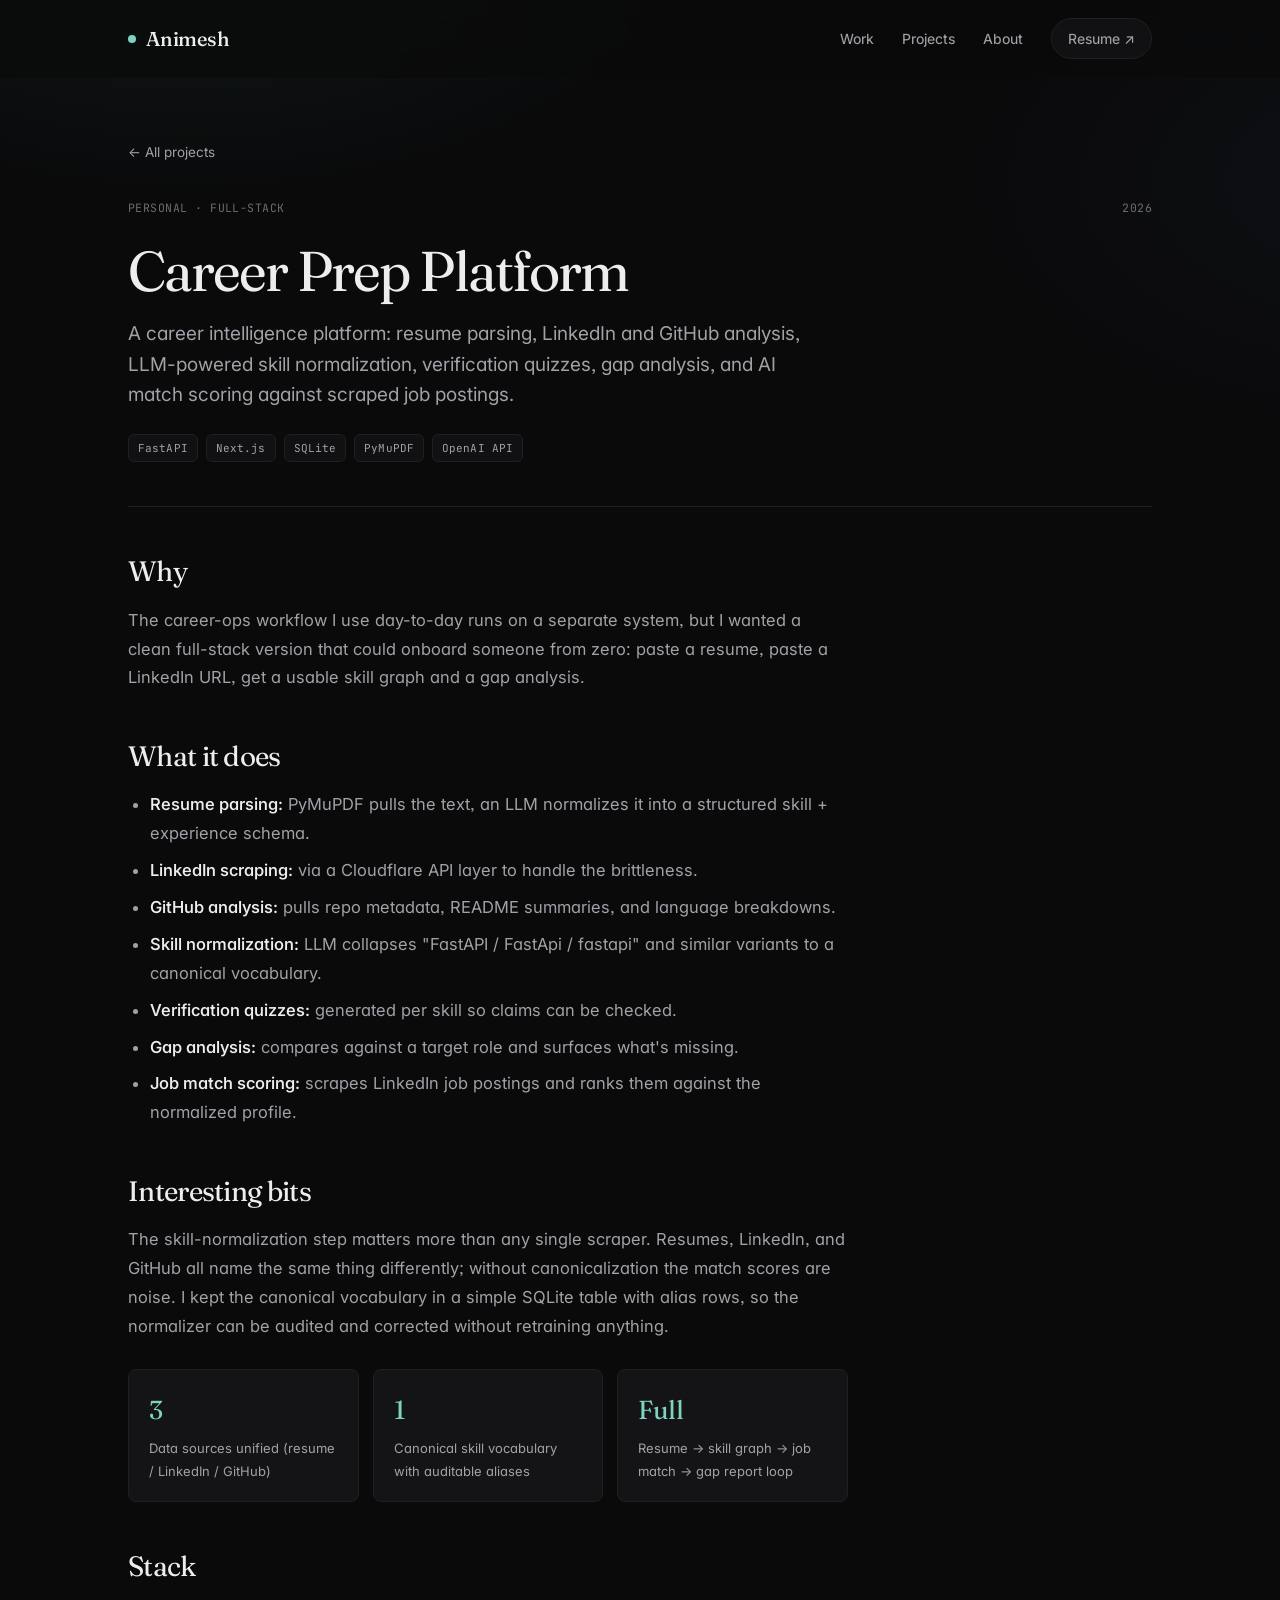
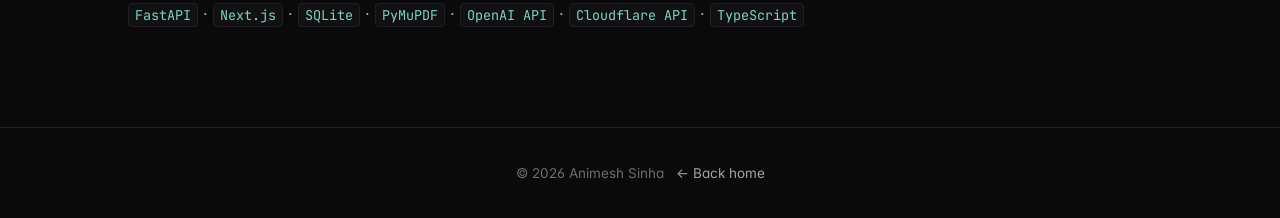
==== projects/career-prep.html @ 0932457b "Initial portfolio site" ====
<!doctype html>
<html lang="en">
<head>
<meta charset="utf-8" />
<meta name="viewport" content="width=device-width, initial-scale=1" />
<title>Career Prep Platform — Animesh Sinha</title>
<meta name="description" content="Full-stack career intelligence platform — resume parsing, LinkedIn scraping, GitHub analysis, AI match scoring." />
<link rel="icon" href="data:image/svg+xml,%3Csvg xmlns='http://www.w3.org/2000/svg' viewBox='0 0 100 100'%3E%3Ccircle cx='50' cy='50' r='32' fill='%237dd3c0'/%3E%3C/svg%3E" />
<link rel="preconnect" href="https://fonts.googleapis.com" />
<link rel="preconnect" href="https://fonts.gstatic.com" crossorigin />
<link href="https://fonts.googleapis.com/css2?family=Fraunces:ital,opsz,wght@0,9..144,300..600;1,9..144,300..500&family=Inter:wght@400;450;500;550;600&family=JetBrains+Mono:wght@400;500&display=swap" rel="stylesheet" />
<link rel="stylesheet" href="../css/style.css" />
</head>
<body>

<nav>
  <div class="container">
    <a class="brand" href="../index.html"><span class="brand-dot"></span>Animesh</a>
    <div class="nav-links">
      <a href="../index.html#work">Work</a>
      <a href="../index.html#projects">Projects</a>
      <a href="../index.html#about">About</a>
      <a class="nav-cta" href="../assets/animesh-sinha-resume.pdf" target="_blank" rel="noopener">Resume ↗</a>
    </div>
  </div>
</nav>

<div class="project-page">
  <div class="container">
    <a class="back-link" href="../index.html#projects">← All projects</a>

    <header class="project-header">
      <div class="project-meta">
        <span>Personal · Full-stack</span>
        <span>2026</span>
      </div>
      <h1>Career Prep Platform</h1>
      <p class="lede">A career intelligence platform: resume parsing, LinkedIn and GitHub analysis, LLM-powered skill normalization, verification quizzes, gap analysis, and AI match scoring against scraped job postings.</p>
      <div class="stack-pills">
        <span class="tag">FastAPI</span>
        <span class="tag">Next.js</span>
        <span class="tag">SQLite</span>
        <span class="tag">PyMuPDF</span>
        <span class="tag">OpenAI API</span>
      </div>
    </header>

    <article class="prose">
      <h2>Why</h2>
      <p>The career-ops workflow I use day-to-day runs on a separate system, but I wanted a clean full-stack version that could onboard someone from zero: paste a resume, paste a LinkedIn URL, get a usable skill graph and a gap analysis.</p>

      <h2>What it does</h2>
      <ul>
        <li><strong>Resume parsing:</strong> PyMuPDF pulls the text, an LLM normalizes it into a structured skill + experience schema.</li>
        <li><strong>LinkedIn scraping:</strong> via a Cloudflare API layer to handle the brittleness.</li>
        <li><strong>GitHub analysis:</strong> pulls repo metadata, README summaries, and language breakdowns.</li>
        <li><strong>Skill normalization:</strong> LLM collapses "FastAPI / FastApi / fastapi" and similar variants to a canonical vocabulary.</li>
        <li><strong>Verification quizzes:</strong> generated per skill so claims can be checked.</li>
        <li><strong>Gap analysis:</strong> compares against a target role and surfaces what's missing.</li>
        <li><strong>Job match scoring:</strong> scrapes LinkedIn job postings and ranks them against the normalized profile.</li>
      </ul>

      <h2>Interesting bits</h2>
      <p>The skill-normalization step matters more than any single scraper. Resumes, LinkedIn, and GitHub all name the same thing differently; without canonicalization the match scores are noise. I kept the canonical vocabulary in a simple SQLite table with alias rows, so the normalizer can be audited and corrected without retraining anything.</p>

      <div class="highlight-grid">
        <div class="highlight"><div class="highlight-num">3</div><div class="highlight-label">Data sources unified (resume / LinkedIn / GitHub)</div></div>
        <div class="highlight"><div class="highlight-num">1</div><div class="highlight-label">Canonical skill vocabulary with auditable aliases</div></div>
        <div class="highlight"><div class="highlight-num">Full</div><div class="highlight-label">Resume → skill graph → job match → gap report loop</div></div>
      </div>

      <h2>Stack</h2>
      <p><code>FastAPI</code> · <code>Next.js</code> · <code>SQLite</code> · <code>PyMuPDF</code> · <code>OpenAI API</code> · <code>Cloudflare API</code> · <code>TypeScript</code></p>
    </article>
  </div>
</div>

<footer>
  <div class="container">
    <span>© 2026 Animesh Sinha</span>
    <span><a href="../index.html" style="color: var(--text-dim); text-decoration: none;">← Back home</a></span>
  </div>
</footer>

<script src="../js/main.js"></script>
</body>
</html>
---- css/style.css ----
/* ============================================================
   Animesh Sinha — Portfolio
   Modern, typography-forward dark theme
   ============================================================ */

:root {
  --bg: #0a0a0b;
  --bg-elev: #111113;
  --bg-card: #141417;
  --border: #1f1f24;
  --border-hover: #2d2d35;
  --text: #ededef;
  --text-dim: #a1a1a8;
  --text-faint: #6b6b73;
  --accent: #7dd3c0;
  --accent-dim: #4aa896;
  --accent-glow: rgba(125, 211, 192, 0.12);
  --danger: #f87171;
  --radius: 14px;
  --radius-sm: 8px;
  --max-w: 1080px;
  --ff-sans: 'Inter', system-ui, -apple-system, sans-serif;
  --ff-display: 'Fraunces', Georgia, serif;
  --ff-mono: 'JetBrains Mono', 'SF Mono', Consolas, monospace;
  --ease: cubic-bezier(0.22, 1, 0.36, 1);
}

* { box-sizing: border-box; }
*::selection { background: var(--accent); color: var(--bg); }

html { scroll-behavior: smooth; -webkit-font-smoothing: antialiased; }

body {
  margin: 0;
  background: var(--bg);
  color: var(--text);
  font-family: var(--ff-sans);
  font-size: 16px;
  line-height: 1.65;
  font-feature-settings: 'cv11', 'ss01', 'ss03';
  overflow-x: hidden;
}

/* Subtle noise + gradient backdrop */
body::before {
  content: '';
  position: fixed;
  inset: 0;
  background:
    radial-gradient(900px 500px at 15% -10%, rgba(125, 211, 192, 0.08), transparent 60%),
    radial-gradient(700px 400px at 110% 20%, rgba(125, 150, 211, 0.05), transparent 70%);
  pointer-events: none;
  z-index: 0;
}

.container {
  max-width: var(--max-w);
  margin: 0 auto;
  padding: 0 28px;
  position: relative;
  z-index: 1;
}

/* ---------- Nav ---------- */
nav {
  position: sticky;
  top: 0;
  z-index: 50;
  backdrop-filter: blur(14px) saturate(180%);
  -webkit-backdrop-filter: blur(14px) saturate(180%);
  background: rgba(10, 10, 11, 0.72);
  border-bottom: 1px solid transparent;
  transition: border-color 0.3s var(--ease);
}
nav.scrolled { border-bottom-color: var(--border); }
nav .container {
  display: flex;
  align-items: center;
  justify-content: space-between;
  padding-top: 18px;
  padding-bottom: 18px;
}
.brand {
  font-family: var(--ff-display);
  font-weight: 500;
  font-size: 20px;
  letter-spacing: -0.01em;
  color: var(--text);
  text-decoration: none;
  display: inline-flex;
  align-items: center;
  gap: 10px;
}
.brand-dot {
  width: 8px;
  height: 8px;
  border-radius: 50%;
  background: var(--accent);
  box-shadow: 0 0 14px var(--accent-glow);
  animation: pulse 2.8s ease-in-out infinite;
}
@keyframes pulse {
  0%, 100% { opacity: 1; transform: scale(1); }
  50% { opacity: 0.65; transform: scale(0.85); }
}
.nav-links {
  display: flex;
  gap: 28px;
  align-items: center;
}
.nav-links a {
  color: var(--text-dim);
  text-decoration: none;
  font-size: 14px;
  font-weight: 450;
  transition: color 0.2s var(--ease);
}
.nav-links a:hover { color: var(--text); }
.nav-cta {
  padding: 8px 16px;
  border: 1px solid var(--border);
  border-radius: 999px;
  background: var(--bg-elev);
  transition: all 0.2s var(--ease);
}
.nav-cta:hover {
  border-color: var(--accent);
  color: var(--accent) !important;
}

/* ---------- Hero ---------- */
.hero {
  padding: 120px 0 80px;
}
.hero-badge {
  display: inline-flex;
  align-items: center;
  gap: 8px;
  padding: 6px 14px;
  background: var(--bg-elev);
  border: 1px solid var(--border);
  border-radius: 999px;
  font-size: 13px;
  color: var(--text-dim);
  margin-bottom: 28px;
}
.hero-badge .status {
  width: 6px;
  height: 6px;
  border-radius: 50%;
  background: #4ade80;
  box-shadow: 0 0 8px #4ade80;
}
h1 {
  font-family: var(--ff-display);
  font-weight: 400;
  font-size: clamp(44px, 7vw, 76px);
  line-height: 1.05;
  letter-spacing: -0.035em;
  margin: 0 0 28px;
  color: var(--text);
}
h1 em {
  font-style: italic;
  font-weight: 300;
  color: var(--accent);
}
.hero-sub {
  font-size: clamp(17px, 1.8vw, 20px);
  color: var(--text-dim);
  max-width: 640px;
  line-height: 1.6;
  margin: 0 0 40px;
}
.hero-sub strong { color: var(--text); font-weight: 550; }
.hero-cta {
  display: flex;
  gap: 14px;
  flex-wrap: wrap;
}
.btn {
  display: inline-flex;
  align-items: center;
  gap: 10px;
  padding: 13px 22px;
  border-radius: 10px;
  text-decoration: none;
  font-size: 14.5px;
  font-weight: 500;
  transition: all 0.2s var(--ease);
  border: 1px solid transparent;
  cursor: pointer;
}
.btn-primary {
  background: var(--accent);
  color: var(--bg);
}
.btn-primary:hover {
  background: #8fe5d2;
  transform: translateY(-1px);
  box-shadow: 0 8px 30px var(--accent-glow);
}
.btn-ghost {
  background: transparent;
  color: var(--text);
  border-color: var(--border);
}
.btn-ghost:hover {
  border-color: var(--border-hover);
  background: var(--bg-elev);
}
.btn svg { width: 15px; height: 15px; }

/* ---------- Sections ---------- */
section {
  padding: 90px 0;
  position: relative;
}
.section-label {
  font-family: var(--ff-mono);
  font-size: 12.5px;
  color: var(--accent);
  letter-spacing: 0.08em;
  text-transform: uppercase;
  margin-bottom: 16px;
}
h2 {
  font-family: var(--ff-display);
  font-weight: 400;
  font-size: clamp(32px, 4vw, 44px);
  letter-spacing: -0.025em;
  margin: 0 0 48px;
  line-height: 1.15;
}
h2 em { font-style: italic; color: var(--accent); font-weight: 300; }
h3 {
  font-family: var(--ff-display);
  font-weight: 500;
  font-size: 22px;
  letter-spacing: -0.015em;
  margin: 0 0 10px;
  color: var(--text);
}

/* ---------- Timeline / Work ---------- */
.timeline {
  position: relative;
  padding-left: 28px;
  border-left: 1px solid var(--border);
}
.timeline-item {
  position: relative;
  padding-bottom: 44px;
}
.timeline-item:last-child { padding-bottom: 0; }
.timeline-item::before {
  content: '';
  position: absolute;
  left: -34px;
  top: 6px;
  width: 12px;
  height: 12px;
  border-radius: 50%;
  background: var(--bg);
  border: 2px solid var(--accent);
}
.timeline-date {
  font-family: var(--ff-mono);
  font-size: 12.5px;
  color: var(--text-faint);
  letter-spacing: 0.02em;
  margin-bottom: 6px;
}
.timeline-title {
  font-family: var(--ff-display);
  font-weight: 500;
  font-size: 20px;
  color: var(--text);
  margin-bottom: 4px;
}
.timeline-company {
  color: var(--accent);
  font-size: 15px;
  margin-bottom: 12px;
}
.timeline-body { color: var(--text-dim); font-size: 15px; max-width: 720px; }
.timeline-body ul { padding-left: 18px; margin: 8px 0; }
.timeline-body li { margin-bottom: 6px; }

/* ---------- Projects Grid ---------- */
.projects-grid {
  display: grid;
  grid-template-columns: repeat(auto-fill, minmax(320px, 1fr));
  gap: 20px;
}
.project-card {
  background: var(--bg-card);
  border: 1px solid var(--border);
  border-radius: var(--radius);
  padding: 28px;
  text-decoration: none;
  color: inherit;
  display: flex;
  flex-direction: column;
  transition: all 0.3s var(--ease);
  position: relative;
  overflow: hidden;
}
.project-card::before {
  content: '';
  position: absolute;
  inset: 0;
  background: linear-gradient(135deg, var(--accent-glow) 0%, transparent 50%);
  opacity: 0;
  transition: opacity 0.4s var(--ease);
  pointer-events: none;
}
.project-card:hover {
  border-color: var(--border-hover);
  transform: translateY(-3px);
}
.project-card:hover::before { opacity: 1; }
.project-card:hover h3 { color: var(--accent); }
.project-meta {
  display: flex;
  justify-content: space-between;
  font-family: var(--ff-mono);
  font-size: 11.5px;
  color: var(--text-faint);
  letter-spacing: 0.04em;
  text-transform: uppercase;
  margin-bottom: 18px;
}
.project-card h3 { transition: color 0.25s var(--ease); }
.project-card p {
  color: var(--text-dim);
  font-size: 14.5px;
  line-height: 1.6;
  margin: 0 0 22px;
  flex: 1;
}
.tag-row {
  display: flex;
  flex-wrap: wrap;
  gap: 7px;
  margin-bottom: 20px;
}
.tag {
  font-family: var(--ff-mono);
  font-size: 11px;
  color: var(--text-dim);
  padding: 4px 9px;
  background: var(--bg-elev);
  border: 1px solid var(--border);
  border-radius: 6px;
  letter-spacing: 0.01em;
}
.project-arrow {
  display: inline-flex;
  align-items: center;
  gap: 6px;
  color: var(--accent);
  font-size: 13.5px;
  font-weight: 500;
  margin-top: auto;
}
.project-card:hover .project-arrow svg { transform: translateX(4px); }
.project-arrow svg { transition: transform 0.25s var(--ease); width: 14px; height: 14px; }

/* ---------- About / Skills ---------- */
.about-grid {
  display: grid;
  grid-template-columns: 1fr 1fr;
  gap: 60px;
  align-items: start;
}
.about p {
  color: var(--text-dim);
  font-size: 16.5px;
  line-height: 1.75;
  margin: 0 0 18px;
}
.about p strong { color: var(--text); font-weight: 550; }
.skills-block { margin-bottom: 28px; }
.skills-label {
  font-family: var(--ff-mono);
  font-size: 12px;
  color: var(--accent);
  letter-spacing: 0.06em;
  text-transform: uppercase;
  margin-bottom: 12px;
}
.skills-list {
  display: flex;
  flex-wrap: wrap;
  gap: 7px;
}

/* ---------- Contact ---------- */
.contact {
  text-align: center;
  padding: 110px 0 100px;
}
.contact h2 { margin-bottom: 24px; max-width: 720px; margin-left: auto; margin-right: auto; }
.contact-sub {
  color: var(--text-dim);
  font-size: 17px;
  margin: 0 auto 36px;
  max-width: 520px;
}
.contact-links {
  display: flex;
  justify-content: center;
  gap: 14px;
  flex-wrap: wrap;
}

/* ---------- Footer ---------- */
footer {
  padding: 34px 0;
  border-top: 1px solid var(--border);
  color: var(--text-faint);
  font-size: 13.5px;
  display: flex;
  justify-content: space-between;
  align-items: center;
  flex-wrap: wrap;
  gap: 12px;
}
footer .container {
  display: flex;
  justify-content: space-between;
  align-items: center;
  flex-wrap: wrap;
  gap: 12px;
}

/* ---------- Project detail pages ---------- */
.project-page { padding: 60px 0 80px; }
.back-link {
  display: inline-flex;
  align-items: center;
  gap: 6px;
  color: var(--text-dim);
  text-decoration: none;
  font-size: 13.5px;
  margin-bottom: 36px;
  transition: color 0.2s var(--ease);
}
.back-link:hover { color: var(--accent); }
.project-header { margin-bottom: 48px; border-bottom: 1px solid var(--border); padding-bottom: 36px; }
.project-header .project-meta { margin-bottom: 24px; }
.project-header h1 {
  font-size: clamp(36px, 5vw, 56px);
  margin-bottom: 18px;
}
.project-header .lede {
  font-size: 19px;
  color: var(--text-dim);
  max-width: 700px;
  line-height: 1.6;
  margin: 0 0 24px;
}

.prose { max-width: 720px; font-size: 16.5px; line-height: 1.75; color: var(--text-dim); }
.prose h2 { font-size: 28px; margin: 48px 0 18px; color: var(--text); }
.prose h3 { font-size: 20px; margin: 32px 0 12px; color: var(--text); font-family: var(--ff-sans); font-weight: 600; }
.prose p { margin: 0 0 18px; }
.prose strong { color: var(--text); font-weight: 550; }
.prose ul { padding-left: 22px; margin: 0 0 18px; }
.prose li { margin-bottom: 8px; }
.prose code {
  font-family: var(--ff-mono);
  font-size: 13.5px;
  background: var(--bg-elev);
  padding: 2px 6px;
  border-radius: 4px;
  color: var(--accent);
  border: 1px solid var(--border);
}
.prose a { color: var(--accent); text-decoration: none; border-bottom: 1px solid var(--border-hover); transition: border-color 0.2s; }
.prose a:hover { border-bottom-color: var(--accent); }
.prose blockquote {
  border-left: 2px solid var(--accent);
  padding: 6px 20px;
  margin: 20px 0;
  color: var(--text);
  font-style: italic;
}

.stack-pills {
  display: flex;
  flex-wrap: wrap;
  gap: 8px;
  margin: 0 0 8px;
}

.highlight-grid {
  display: grid;
  grid-template-columns: repeat(auto-fit, minmax(180px, 1fr));
  gap: 14px;
  margin: 28px 0 8px;
}
.highlight {
  background: var(--bg-card);
  border: 1px solid var(--border);
  padding: 18px 20px;
  border-radius: var(--radius-sm);
}
.highlight-num {
  font-family: var(--ff-display);
  font-size: 26px;
  color: var(--accent);
  margin-bottom: 4px;
  letter-spacing: -0.02em;
}
.highlight-label { font-size: 13px; color: var(--text-dim); }

/* ---------- Reveal on scroll ---------- */
.reveal { opacity: 0; transform: translateY(16px); transition: opacity 0.7s var(--ease), transform 0.7s var(--ease); }
.reveal.visible { opacity: 1; transform: none; }

/* ---------- Responsive ---------- */
@media (max-width: 760px) {
  nav .container { padding: 14px 20px; }
  .nav-links { gap: 18px; }
  .nav-links a:not(.nav-cta) { display: none; }
  .container { padding: 0 20px; }
  .hero { padding: 80px 0 50px; }
  section { padding: 64px 0; }
  .about-grid { grid-template-columns: 1fr; gap: 40px; }
  h2 { margin-bottom: 32px; }
  footer .container { flex-direction: column; text-align: center; }
}
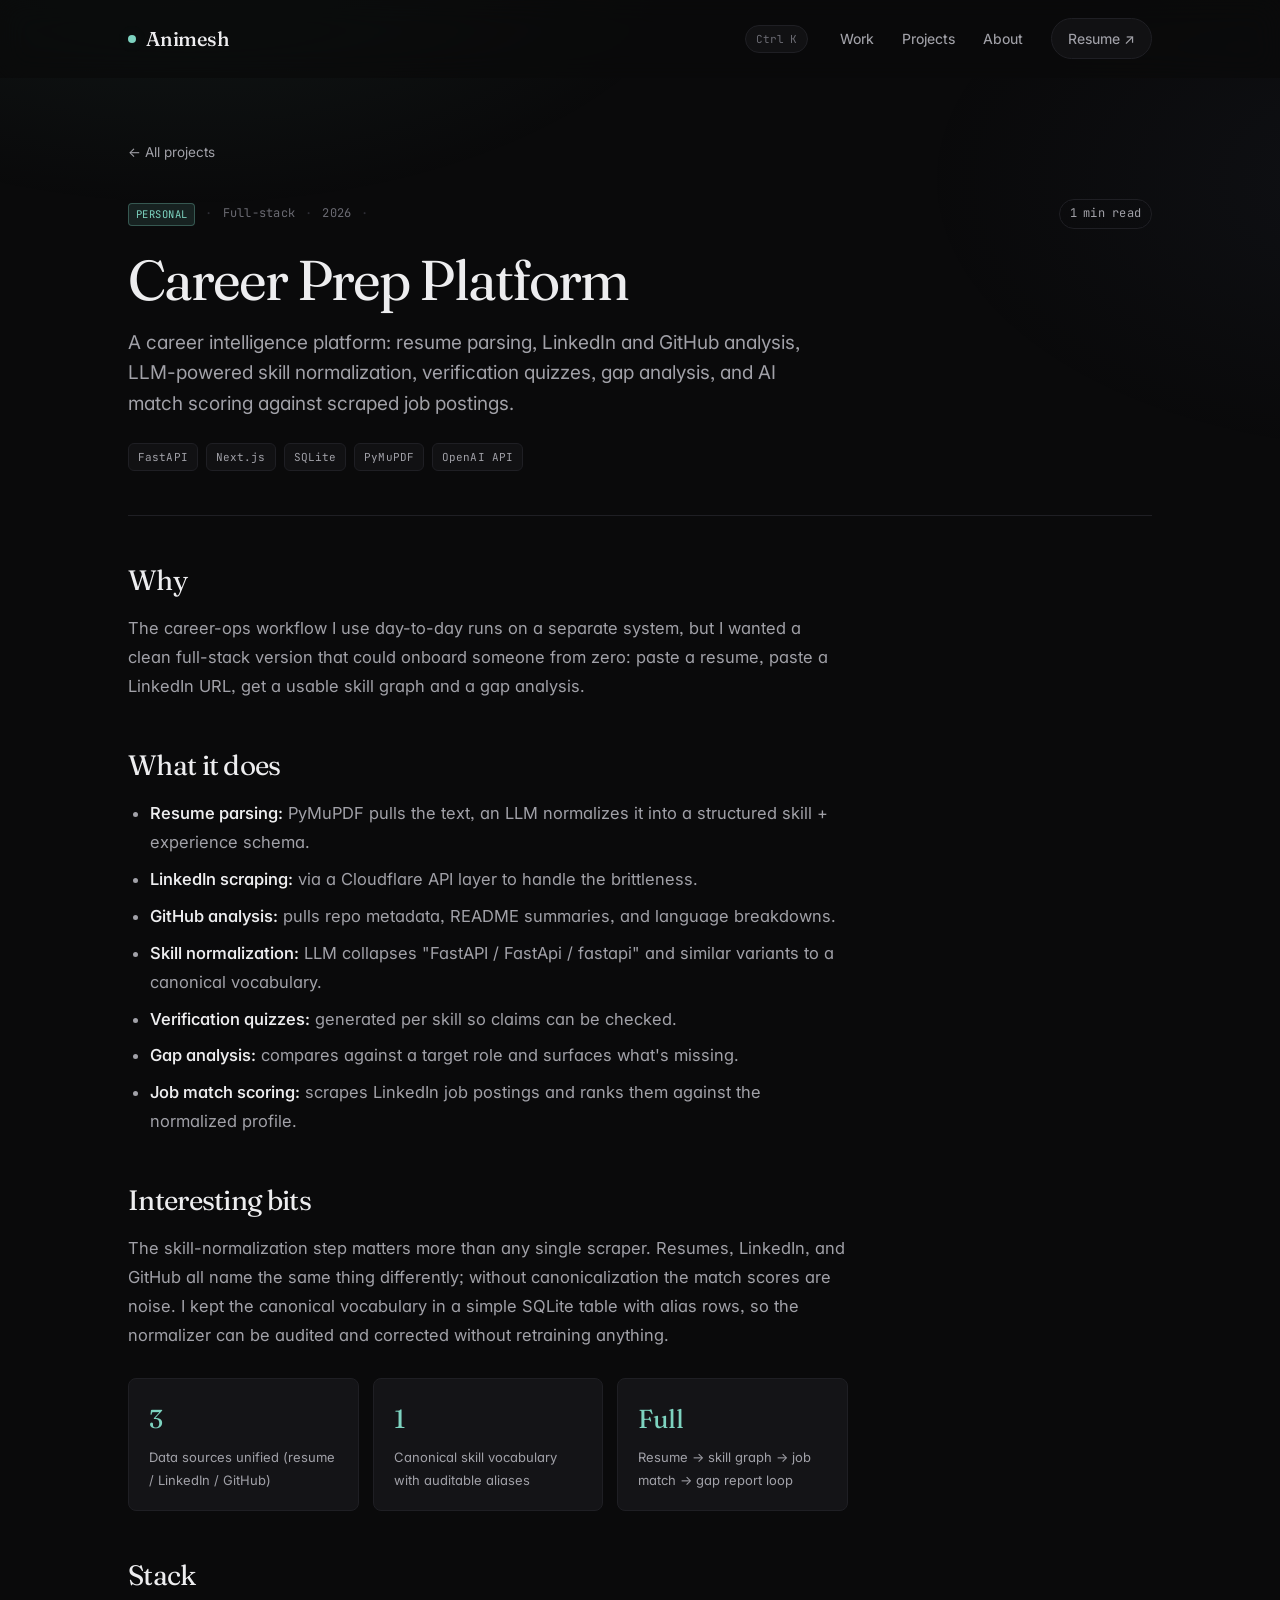
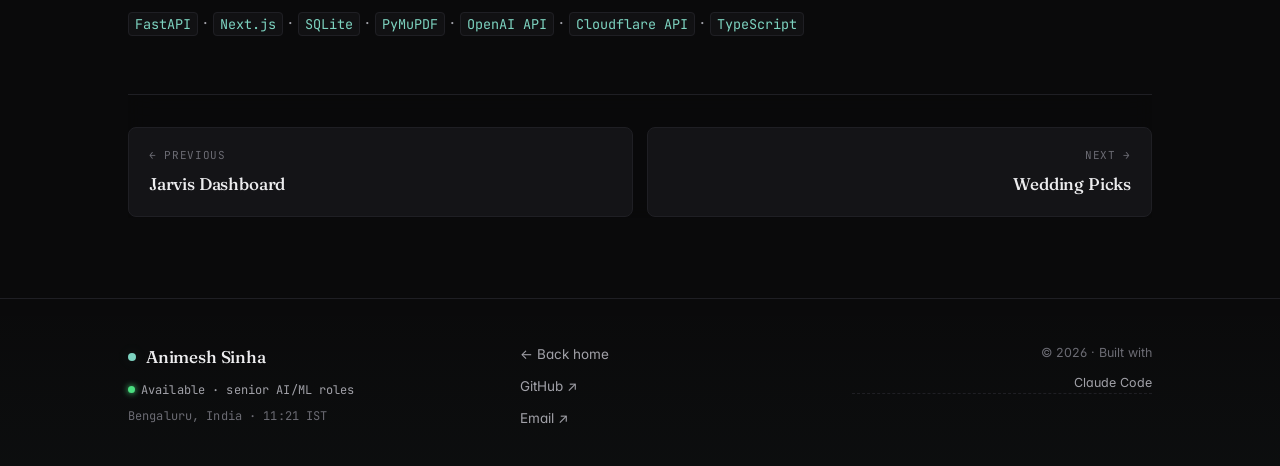
==== commit 7b1a0cac: "feat: 2 new projects (Reelforge, Wedding Picks) + case-study chrome v2 + Ctrl+K Adds: - Reelforge as" ====
--- a/projects/career-prep.html
+++ b/projects/career-prep.html
@@ -25,14 +25,19 @@
   </div>
 </nav>
 
-<div class="project-page">
+<div class="project-page" data-slug="career-prep">
   <div class="container">
     <a class="back-link" href="../index.html#projects">← All projects</a>
 
-    <header class="project-header">
-      <div class="project-meta">
-        <span>Personal · Full-stack</span>
+    <header class="project-header project-header-v2">
+      <div class="ph-meta">
+        <span class="badge badge-personal">Personal</span>
+        <span class="ph-divider">·</span>
+        <span>Full-stack</span>
+        <span class="ph-divider">·</span>
         <span>2026</span>
+        <span class="ph-divider">·</span>
+        <span class="ph-readtime"><span id="readTime">…</span> min read</span>
       </div>
       <h1>Career Prep Platform</h1>
       <p class="lede">A career intelligence platform: resume parsing, LinkedIn and GitHub analysis, LLM-powered skill normalization, verification quizzes, gap analysis, and AI match scoring against scraped job postings.</p>
@@ -72,13 +77,27 @@
       <h2>Stack</h2>
       <p><code>FastAPI</code> · <code>Next.js</code> · <code>SQLite</code> · <code>PyMuPDF</code> · <code>OpenAI API</code> · <code>Cloudflare API</code> · <code>TypeScript</code></p>
     </article>
+    <nav class="proj-nav" id="projNav" aria-label="Project navigation"></nav>
   </div>
 </div>
 
 <footer>
-  <div class="container">
-    <span>© 2026 Animesh Sinha</span>
-    <span><a href="../index.html" style="color: var(--text-dim); text-decoration: none;">← Back home</a></span>
+  <div class="container footer-inner">
+    <div class="footer-col">
+      <div class="footer-brand"><span class="brand-dot"></span><span>Animesh Sinha</span></div>
+      <div class="footer-meta">
+        <span class="footer-status"><span class="t-dot t-dot-on"></span>Available · senior AI/ML roles</span>
+        <span>Bengaluru, India · <span id="footClock">--:-- IST</span></span>
+      </div>
+    </div>
+    <div class="footer-col footer-links">
+      <a href="../index.html">← Back home</a>
+      <a href="https://github.com/Animesh98" target="_blank" rel="noopener">GitHub ↗</a>
+      <a href="mailto:animesh09021998@gmail.com">Email ↗</a>
+    </div>
+    <div class="footer-col footer-sig">
+      © 2026 · Built with <a href="https://claude.com/claude-code" target="_blank" rel="noopener">Claude Code</a>
+    </div>
   </div>
 </footer>
 
--- a/css/style.css
+++ b/css/style.css
@@ -130,8 +130,31 @@
 
 /* ---------- Hero ---------- */
 .hero {
-  padding: 120px 0 80px;
-}
+  padding: 110px 0 70px;
+  position: relative;
+  overflow: hidden;
+}
+.hero-glow {
+  position: absolute;
+  pointer-events: none;
+  width: 540px;
+  height: 540px;
+  border-radius: 50%;
+  background: radial-gradient(circle, rgba(125, 211, 192, 0.18) 0%, rgba(125, 211, 192, 0.05) 35%, transparent 70%);
+  transform: translate3d(-9999px, -9999px, 0);
+  transition: opacity 0.4s var(--ease);
+  z-index: 0;
+  mix-blend-mode: screen;
+  filter: blur(8px);
+}
+.hero-grid {
+  display: grid;
+  grid-template-columns: minmax(0, 1.15fr) minmax(0, 0.85fr);
+  gap: 56px;
+  align-items: center;
+}
+.hero-copy { min-width: 0; }
+
 .hero-badge {
   display: inline-flex;
   align-items: center;
@@ -143,6 +166,128 @@
   font-size: 13px;
   color: var(--text-dim);
   margin-bottom: 28px;
+}
+
+/* ---------- Terminal panel ---------- */
+.terminal {
+  background: linear-gradient(180deg, #0e0e10 0%, #0a0a0c 100%);
+  border: 1px solid var(--border);
+  border-radius: 12px;
+  overflow: hidden;
+  box-shadow:
+    0 1px 0 rgba(255,255,255,0.04) inset,
+    0 30px 60px -30px rgba(0,0,0,0.6),
+    0 8px 24px -8px rgba(125, 211, 192, 0.08);
+  font-family: var(--ff-mono);
+  font-size: 13px;
+  line-height: 1.7;
+  position: relative;
+}
+.terminal::after {
+  content: '';
+  position: absolute;
+  inset: 0;
+  background: linear-gradient(180deg, transparent 95%, rgba(125, 211, 192, 0.03) 100%);
+  pointer-events: none;
+}
+.terminal-bar {
+  display: flex;
+  align-items: center;
+  gap: 8px;
+  padding: 11px 14px;
+  background: rgba(255,255,255,0.025);
+  border-bottom: 1px solid var(--border);
+}
+.terminal-dot {
+  width: 11px;
+  height: 11px;
+  border-radius: 50%;
+  display: inline-block;
+}
+.terminal-title {
+  flex: 1;
+  text-align: center;
+  color: var(--text-faint);
+  font-size: 11.5px;
+  letter-spacing: 0.02em;
+  margin-right: 33px; /* offset dots width */
+}
+.terminal-body {
+  padding: 18px 20px 20px;
+  color: var(--text-dim);
+}
+.t-line { color: var(--text); margin-top: 10px; }
+.t-line:first-child { margin-top: 0; }
+.t-prompt { color: var(--accent); }
+.t-cmd { color: #c4cad3; font-weight: 500; }
+.t-out {
+  color: var(--text-dim);
+  padding-left: 16px;
+  font-size: 12.5px;
+}
+.t-out + .t-line { margin-top: 14px; }
+.t-dot {
+  display: inline-block;
+  width: 7px;
+  height: 7px;
+  border-radius: 50%;
+  background: #4ade80;
+  box-shadow: 0 0 6px #4ade80;
+  margin-right: 6px;
+  vertical-align: 1px;
+}
+.t-typed { color: #c4cad3; }
+.t-cursor {
+  display: inline-block;
+  color: var(--accent);
+  animation: t-blink 1s steps(2) infinite;
+  margin-left: 1px;
+}
+@keyframes t-blink { 50% { opacity: 0; } }
+
+/* ---------- Stats strip ---------- */
+.stats-strip {
+  padding: 24px 0 56px;
+  position: relative;
+  z-index: 1;
+}
+.stats-row {
+  display: grid;
+  grid-template-columns: repeat(4, minmax(0, 1fr));
+  gap: 24px;
+  padding: 28px 32px;
+  background: var(--bg-card);
+  border: 1px solid var(--border);
+  border-radius: var(--radius);
+  position: relative;
+  overflow: hidden;
+}
+.stats-row::before {
+  content: '';
+  position: absolute;
+  inset: 0;
+  background:
+    radial-gradient(400px 120px at 80% 0%, var(--accent-glow), transparent 60%);
+  pointer-events: none;
+}
+.stat { text-align: left; position: relative; }
+.stat + .stat { border-left: 1px solid var(--border); padding-left: 24px; }
+.stat-num {
+  font-family: var(--ff-display);
+  font-weight: 400;
+  font-size: clamp(28px, 3.5vw, 38px);
+  letter-spacing: -0.025em;
+  color: var(--text);
+  line-height: 1;
+  margin-bottom: 6px;
+  font-variant-numeric: tabular-nums;
+}
+.stat-label {
+  font-family: var(--ff-mono);
+  font-size: 11.5px;
+  letter-spacing: 0.04em;
+  text-transform: uppercase;
+  color: var(--text-faint);
 }
 .hero-badge .status {
   width: 6px;
@@ -223,6 +368,23 @@
   letter-spacing: 0.08em;
   text-transform: uppercase;
   margin-bottom: 16px;
+  display: flex;
+  align-items: center;
+  gap: 14px;
+}
+.section-label::before {
+  content: '';
+  width: 28px;
+  height: 1px;
+  background: var(--accent);
+  opacity: 0.7;
+}
+.section-label::after {
+  content: '';
+  flex: 1;
+  height: 1px;
+  background: linear-gradient(to right, var(--border) 0%, transparent 100%);
+  max-width: 240px;
 }
 h2 {
   font-family: var(--ff-display);
@@ -287,6 +449,175 @@
 .timeline-body ul { padding-left: 18px; margin: 8px 0; }
 .timeline-body li { margin-bottom: 6px; }
 
+/* ---------- Status badges ---------- */
+.badge {
+  font-family: var(--ff-mono);
+  font-size: 10.5px;
+  letter-spacing: 0.04em;
+  text-transform: uppercase;
+  padding: 2px 7px;
+  border-radius: 4px;
+  border: 1px solid;
+  vertical-align: 1px;
+}
+.badge-prod {
+  color: #4ade80;
+  border-color: rgba(74, 222, 128, 0.35);
+  background: rgba(74, 222, 128, 0.08);
+}
+.badge-research {
+  color: #c4a8ff;
+  border-color: rgba(196, 168, 255, 0.3);
+  background: rgba(196, 168, 255, 0.06);
+}
+.badge-personal {
+  color: var(--accent);
+  border-color: rgba(125, 211, 192, 0.3);
+  background: var(--accent-glow);
+}
+.badge-flag {
+  color: #ea7a3c;
+  border-color: rgba(234, 122, 60, 0.4);
+  background: rgba(234, 122, 60, 0.08);
+}
+
+/* ---------- Featured project ---------- */
+.project-featured {
+  display: grid;
+  grid-template-columns: minmax(0, 0.85fr) minmax(0, 1.15fr);
+  gap: 0;
+  background: var(--bg-card);
+  border: 1px solid var(--border);
+  border-radius: var(--radius);
+  text-decoration: none;
+  color: inherit;
+  margin-bottom: 22px;
+  overflow: hidden;
+  transition: all 0.35s var(--ease);
+  position: relative;
+}
+.project-featured-rev { grid-template-columns: minmax(0, 1.15fr) minmax(0, 0.85fr); }
+.project-featured-rev .featured-art { order: 2; border-right: 0; border-left: 1px solid var(--border); }
+.project-featured-rev .featured-body { order: 1; }
+.featured-art-rf {
+  background:
+    radial-gradient(380px 220px at 50% 0%, rgba(234, 122, 60, 0.10), transparent 65%),
+    linear-gradient(180deg, #100d0c 0%, #0a0a0c 100%);
+}
+.featured-art-rf .art-row i { color: #ea7a3c; }
+
+@media (max-width: 760px) {
+  .project-featured-rev { grid-template-columns: 1fr; }
+  .project-featured-rev .featured-art {
+    order: 1;
+    border-left: 0;
+    border-bottom: 1px solid var(--border);
+  }
+  .project-featured-rev .featured-body { order: 2; }
+}
+.project-featured::before {
+  content: '';
+  position: absolute;
+  inset: 0;
+  background: linear-gradient(135deg, var(--accent-glow) 0%, transparent 45%);
+  opacity: 0;
+  transition: opacity 0.4s var(--ease);
+  pointer-events: none;
+}
+.project-featured:hover {
+  border-color: var(--border-hover);
+  transform: translateY(-3px);
+}
+.project-featured:hover::before { opacity: 1; }
+.project-featured:hover h3 { color: var(--accent); }
+
+.featured-art {
+  background:
+    radial-gradient(380px 220px at 50% 0%, rgba(125, 211, 192, 0.12), transparent 65%),
+    linear-gradient(180deg, #0e0f12 0%, #0a0b0d 100%);
+  border-right: 1px solid var(--border);
+  padding: 32px 28px;
+  display: flex;
+  align-items: center;
+  position: relative;
+  overflow: hidden;
+}
+.featured-art-pulse {
+  position: absolute;
+  top: -40px;
+  left: -40px;
+  width: 220px;
+  height: 220px;
+  border-radius: 50%;
+  background: radial-gradient(circle, rgba(125, 211, 192, 0.18), transparent 65%);
+  filter: blur(20px);
+  animation: pulse-soft 6s var(--ease) infinite;
+}
+@keyframes pulse-soft {
+  0%, 100% { opacity: 0.6; transform: scale(1); }
+  50%      { opacity: 1;   transform: scale(1.15); }
+}
+.featured-art-grid {
+  position: relative;
+  z-index: 1;
+  width: 100%;
+  font-family: var(--ff-mono);
+  font-size: 12px;
+  display: flex;
+  flex-direction: column;
+  gap: 11px;
+}
+.art-row {
+  display: grid;
+  grid-template-columns: auto 1fr auto;
+  align-items: center;
+  gap: 10px;
+  padding: 10px 12px;
+  background: rgba(255,255,255,0.025);
+  border: 1px solid var(--border);
+  border-radius: 8px;
+  color: var(--text);
+}
+.art-row i { color: var(--accent); font-style: normal; }
+.art-row-dim { opacity: 0.55; }
+.art-meta {
+  color: var(--text-faint);
+  font-size: 11px;
+  letter-spacing: 0.02em;
+}
+.art-dot {
+  width: 8px; height: 8px; border-radius: 50%;
+  background: var(--text-faint);
+  display: inline-block;
+}
+.art-dot-on   { background: #4ade80; box-shadow: 0 0 7px #4ade80; }
+.art-dot-warn { background: #fbbf24; box-shadow: 0 0 7px #fbbf24; animation: pulse-soft 1.6s ease-in-out infinite; }
+
+.featured-body {
+  padding: 32px 32px 28px;
+  display: flex;
+  flex-direction: column;
+}
+.featured-body h3 {
+  font-size: 26px;
+  margin-bottom: 14px;
+  transition: color 0.25s var(--ease);
+}
+.featured-lede {
+  color: var(--text-dim);
+  font-size: 15px;
+  line-height: 1.65;
+  margin: 0 0 20px;
+  flex: 1;
+}
+
+@media (max-width: 760px) {
+  .project-featured { grid-template-columns: 1fr; }
+  .featured-art { border-right: 0; border-bottom: 1px solid var(--border); padding: 24px; }
+  .featured-body { padding: 24px; }
+  .featured-body h3 { font-size: 22px; }
+}
+
 /* ---------- Projects Grid ---------- */
 .projects-grid {
   display: grid;
@@ -417,22 +748,69 @@
 
 /* ---------- Footer ---------- */
 footer {
-  padding: 34px 0;
+  padding: 44px 0 36px;
   border-top: 1px solid var(--border);
   color: var(--text-faint);
+  font-size: 13px;
+  background: linear-gradient(180deg, transparent 0%, rgba(125, 211, 192, 0.02) 100%);
+}
+.footer-inner {
+  display: grid;
+  grid-template-columns: 1.2fr 1fr 1fr;
+  gap: 32px;
+  align-items: start;
+}
+.footer-col { display: flex; flex-direction: column; gap: 10px; }
+.footer-brand {
+  display: inline-flex;
+  align-items: center;
+  gap: 10px;
+  font-family: var(--ff-display);
+  font-size: 17px;
+  font-weight: 500;
+  color: var(--text);
+  letter-spacing: -0.01em;
+}
+.footer-meta {
+  display: flex;
+  flex-direction: column;
+  gap: 6px;
+  color: var(--text-faint);
+  font-family: var(--ff-mono);
+  font-size: 12px;
+  letter-spacing: 0.01em;
+}
+.footer-status { color: var(--text-dim); }
+.footer-dim { color: var(--text-faint); }
+
+.footer-links {
+  align-items: flex-start;
   font-size: 13.5px;
-  display: flex;
-  justify-content: space-between;
-  align-items: center;
-  flex-wrap: wrap;
-  gap: 12px;
-}
-footer .container {
-  display: flex;
-  justify-content: space-between;
-  align-items: center;
-  flex-wrap: wrap;
-  gap: 12px;
+}
+.footer-links a {
+  color: var(--text-dim);
+  text-decoration: none;
+  transition: color 0.2s var(--ease);
+}
+.footer-links a:hover { color: var(--accent); }
+
+.footer-sig {
+  text-align: right;
+  color: var(--text-faint);
+  font-size: 12.5px;
+  line-height: 1.6;
+}
+.footer-sig a {
+  color: var(--text-dim);
+  text-decoration: none;
+  border-bottom: 1px dashed var(--border);
+  transition: color 0.2s var(--ease), border-color 0.2s var(--ease);
+}
+.footer-sig a:hover { color: var(--accent); border-color: var(--accent); }
+
+@media (max-width: 760px) {
+  .footer-inner { grid-template-columns: 1fr; gap: 24px; text-align: left; }
+  .footer-sig { text-align: left; }
 }
 
 /* ---------- Project detail pages ---------- */
@@ -460,6 +838,206 @@
   max-width: 700px;
   line-height: 1.6;
   margin: 0 0 24px;
+}
+
+/* Case-study header v2 — badge row, reading time, dividers */
+.project-header-v2 .ph-meta {
+  display: flex;
+  flex-wrap: wrap;
+  align-items: center;
+  gap: 10px;
+  font-family: var(--ff-mono);
+  font-size: 12px;
+  color: var(--text-faint);
+  letter-spacing: 0.02em;
+  margin-bottom: 22px;
+}
+.ph-divider { color: var(--border-hover); }
+.ph-readtime {
+  margin-left: auto;
+  display: inline-flex;
+  align-items: center;
+  gap: 6px;
+  padding: 4px 10px;
+  border: 1px solid var(--border);
+  border-radius: 999px;
+  color: var(--text-dim);
+}
+@media (max-width: 540px) {
+  .ph-readtime { margin-left: 0; }
+}
+
+/* Project prev/next nav at bottom of case study */
+.proj-nav {
+  margin-top: 56px;
+  padding-top: 32px;
+  border-top: 1px solid var(--border);
+  display: grid;
+  grid-template-columns: 1fr 1fr;
+  gap: 14px;
+}
+.proj-nav-link {
+  display: block;
+  padding: 18px 20px;
+  border: 1px solid var(--border);
+  border-radius: var(--radius-sm);
+  background: var(--bg-card);
+  text-decoration: none;
+  color: inherit;
+  transition: all 0.25s var(--ease);
+  position: relative;
+}
+.proj-nav-link:hover {
+  border-color: var(--border-hover);
+  transform: translateY(-2px);
+}
+.proj-nav-link.next { text-align: right; }
+.proj-nav-dir {
+  font-family: var(--ff-mono);
+  font-size: 11px;
+  letter-spacing: 0.06em;
+  text-transform: uppercase;
+  color: var(--text-faint);
+  margin-bottom: 6px;
+}
+.proj-nav-title {
+  font-family: var(--ff-display);
+  font-size: 17px;
+  color: var(--text);
+  font-weight: 500;
+  letter-spacing: -0.01em;
+  transition: color 0.25s var(--ease);
+}
+.proj-nav-link:hover .proj-nav-title { color: var(--accent); }
+@media (max-width: 600px) {
+  .proj-nav { grid-template-columns: 1fr; }
+  .proj-nav-link.next { text-align: left; }
+}
+
+/* ---------- Command palette (Ctrl+K) ---------- */
+.cmdk-root {
+  position: fixed;
+  inset: 0;
+  z-index: 100;
+  display: none;
+  align-items: flex-start;
+  justify-content: center;
+  padding: 14vh 20px 0;
+  background: rgba(0,0,0,0.55);
+  backdrop-filter: blur(6px);
+  -webkit-backdrop-filter: blur(6px);
+  animation: cmdk-fade 0.18s var(--ease);
+}
+.cmdk-root.open { display: flex; }
+@keyframes cmdk-fade { from { opacity: 0; } to { opacity: 1; } }
+
+.cmdk {
+  width: 100%;
+  max-width: 560px;
+  background: linear-gradient(180deg, #131316 0%, #0d0d0f 100%);
+  border: 1px solid var(--border-hover);
+  border-radius: 12px;
+  overflow: hidden;
+  box-shadow: 0 30px 60px -20px rgba(0,0,0,0.7), 0 0 0 1px rgba(125, 211, 192, 0.05);
+  animation: cmdk-rise 0.22s var(--ease);
+}
+@keyframes cmdk-rise {
+  from { opacity: 0; transform: translateY(-12px); }
+  to   { opacity: 1; transform: none; }
+}
+.cmdk-input {
+  width: 100%;
+  border: 0;
+  background: transparent;
+  color: var(--text);
+  padding: 18px 20px;
+  font-size: 15px;
+  font-family: var(--ff-sans);
+  outline: 0;
+  border-bottom: 1px solid var(--border);
+}
+.cmdk-input::placeholder { color: var(--text-faint); }
+.cmdk-list {
+  max-height: 50vh;
+  overflow-y: auto;
+  padding: 6px;
+}
+.cmdk-item {
+  display: flex;
+  align-items: center;
+  gap: 12px;
+  padding: 11px 14px;
+  border-radius: 7px;
+  text-decoration: none;
+  color: var(--text);
+  cursor: pointer;
+  font-size: 14px;
+}
+.cmdk-item.active,
+.cmdk-item:hover { background: rgba(125, 211, 192, 0.08); }
+.cmdk-item-icon {
+  font-family: var(--ff-mono);
+  font-size: 11px;
+  color: var(--accent);
+  width: 22px;
+  text-align: center;
+  letter-spacing: 0;
+}
+.cmdk-item-label { flex: 1; }
+.cmdk-item-kind {
+  font-family: var(--ff-mono);
+  font-size: 10.5px;
+  letter-spacing: 0.05em;
+  text-transform: uppercase;
+  color: var(--text-faint);
+}
+.cmdk-empty {
+  padding: 24px 20px;
+  text-align: center;
+  color: var(--text-faint);
+  font-size: 13px;
+}
+.cmdk-foot {
+  display: flex;
+  justify-content: space-between;
+  padding: 9px 14px;
+  border-top: 1px solid var(--border);
+  font-family: var(--ff-mono);
+  font-size: 11px;
+  color: var(--text-faint);
+  background: rgba(255,255,255,0.015);
+}
+.kbd {
+  display: inline-block;
+  padding: 1px 6px;
+  border-radius: 4px;
+  border: 1px solid var(--border);
+  background: var(--bg-elev);
+  color: var(--text-dim);
+  font-family: var(--ff-mono);
+  font-size: 10.5px;
+  margin: 0 2px;
+}
+
+/* Tiny "press ⌘K" hint chip in nav (optional but signature) */
+.nav-cmdk {
+  display: inline-flex;
+  align-items: center;
+  gap: 6px;
+  padding: 6px 10px;
+  border: 1px solid var(--border);
+  border-radius: 999px;
+  background: var(--bg-elev);
+  color: var(--text-faint);
+  font-family: var(--ff-mono);
+  font-size: 11px;
+  cursor: pointer;
+  transition: all 0.2s var(--ease);
+  margin-right: 4px;
+}
+.nav-cmdk:hover { color: var(--text); border-color: var(--border-hover); }
+@media (max-width: 760px) {
+  .nav-cmdk { display: none; }
 }
 
 .prose { max-width: 720px; font-size: 16.5px; line-height: 1.75; color: var(--text-dim); }
@@ -521,14 +1099,43 @@
 .reveal.visible { opacity: 1; transform: none; }
 
 /* ---------- Responsive ---------- */
+@media (max-width: 980px) {
+  .hero-grid { grid-template-columns: 1fr; gap: 36px; }
+  .terminal { max-width: 520px; }
+}
 @media (max-width: 760px) {
   nav .container { padding: 14px 20px; }
-  .nav-links { gap: 18px; }
-  .nav-links a:not(.nav-cta) { display: none; }
+  .nav-links { gap: 14px; }
+  .nav-links a { font-size: 13px; padding: 6px 4px; }
+  .nav-links a:not(.nav-cta) { color: var(--text); }
   .container { padding: 0 20px; }
   .hero { padding: 80px 0 50px; }
   section { padding: 64px 0; }
   .about-grid { grid-template-columns: 1fr; gap: 40px; }
   h2 { margin-bottom: 32px; }
   footer .container { flex-direction: column; text-align: center; }
-}
+  .stats-row { grid-template-columns: repeat(2, 1fr); padding: 22px; gap: 22px; }
+  .stat + .stat { border-left: 0; padding-left: 0; }
+  .stat:nth-child(3), .stat:nth-child(4) { border-top: 1px solid var(--border); padding-top: 18px; }
+  .stats-strip { padding: 0 0 40px; }
+}
+
+/* Very narrow screens: collapse anchor links, keep Resume CTA */
+@media (max-width: 420px) {
+  .nav-links a:not(.nav-cta) { display: none; }
+}
+
+/* Typography polish */
+h1, h2, h3 { text-wrap: balance; }
+.hero-sub, .prose p { text-wrap: pretty; }
+
+/* Respect users who opted out of motion */
+@media (prefers-reduced-motion: reduce) {
+  *, *::before, *::after {
+    animation-duration: 0.001ms !important;
+    animation-iteration-count: 1 !important;
+    transition-duration: 0.001ms !important;
+    scroll-behavior: auto !important;
+  }
+  .reveal { opacity: 1 !important; transform: none !important; }
+}
